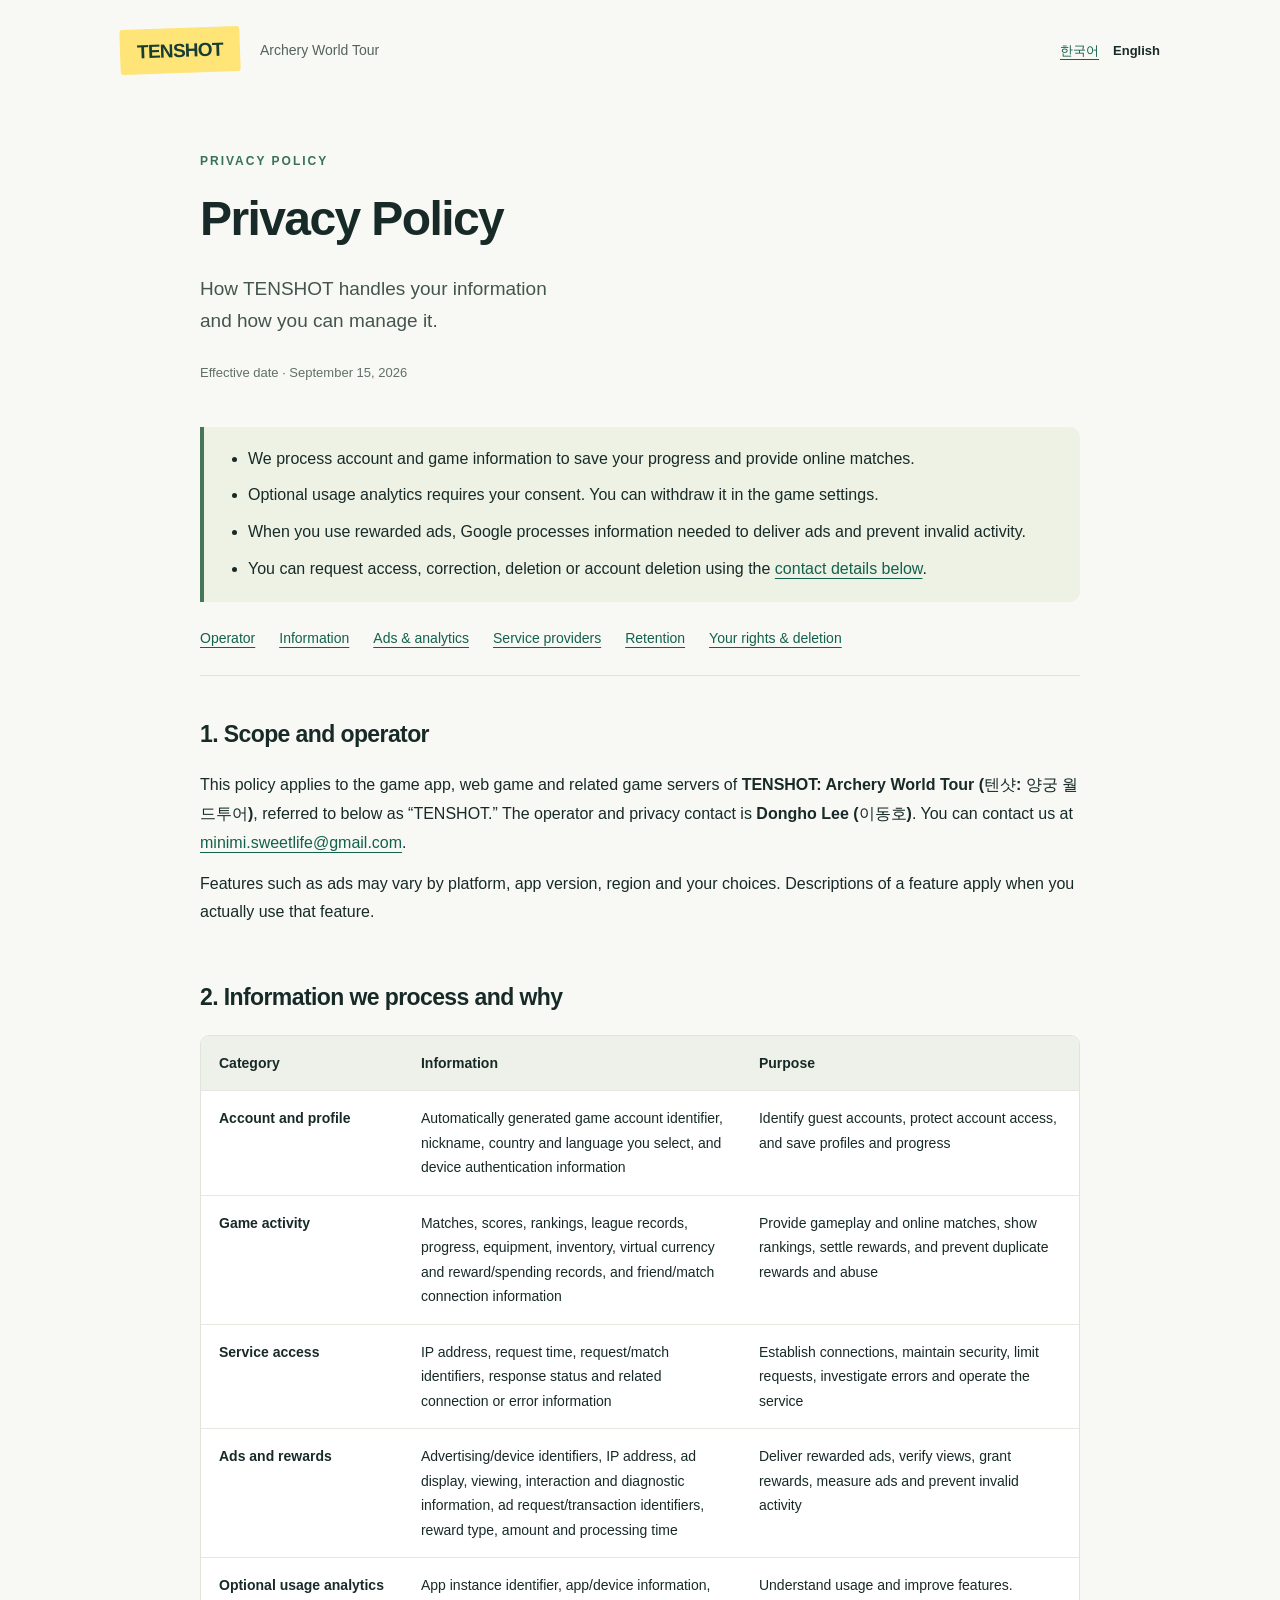
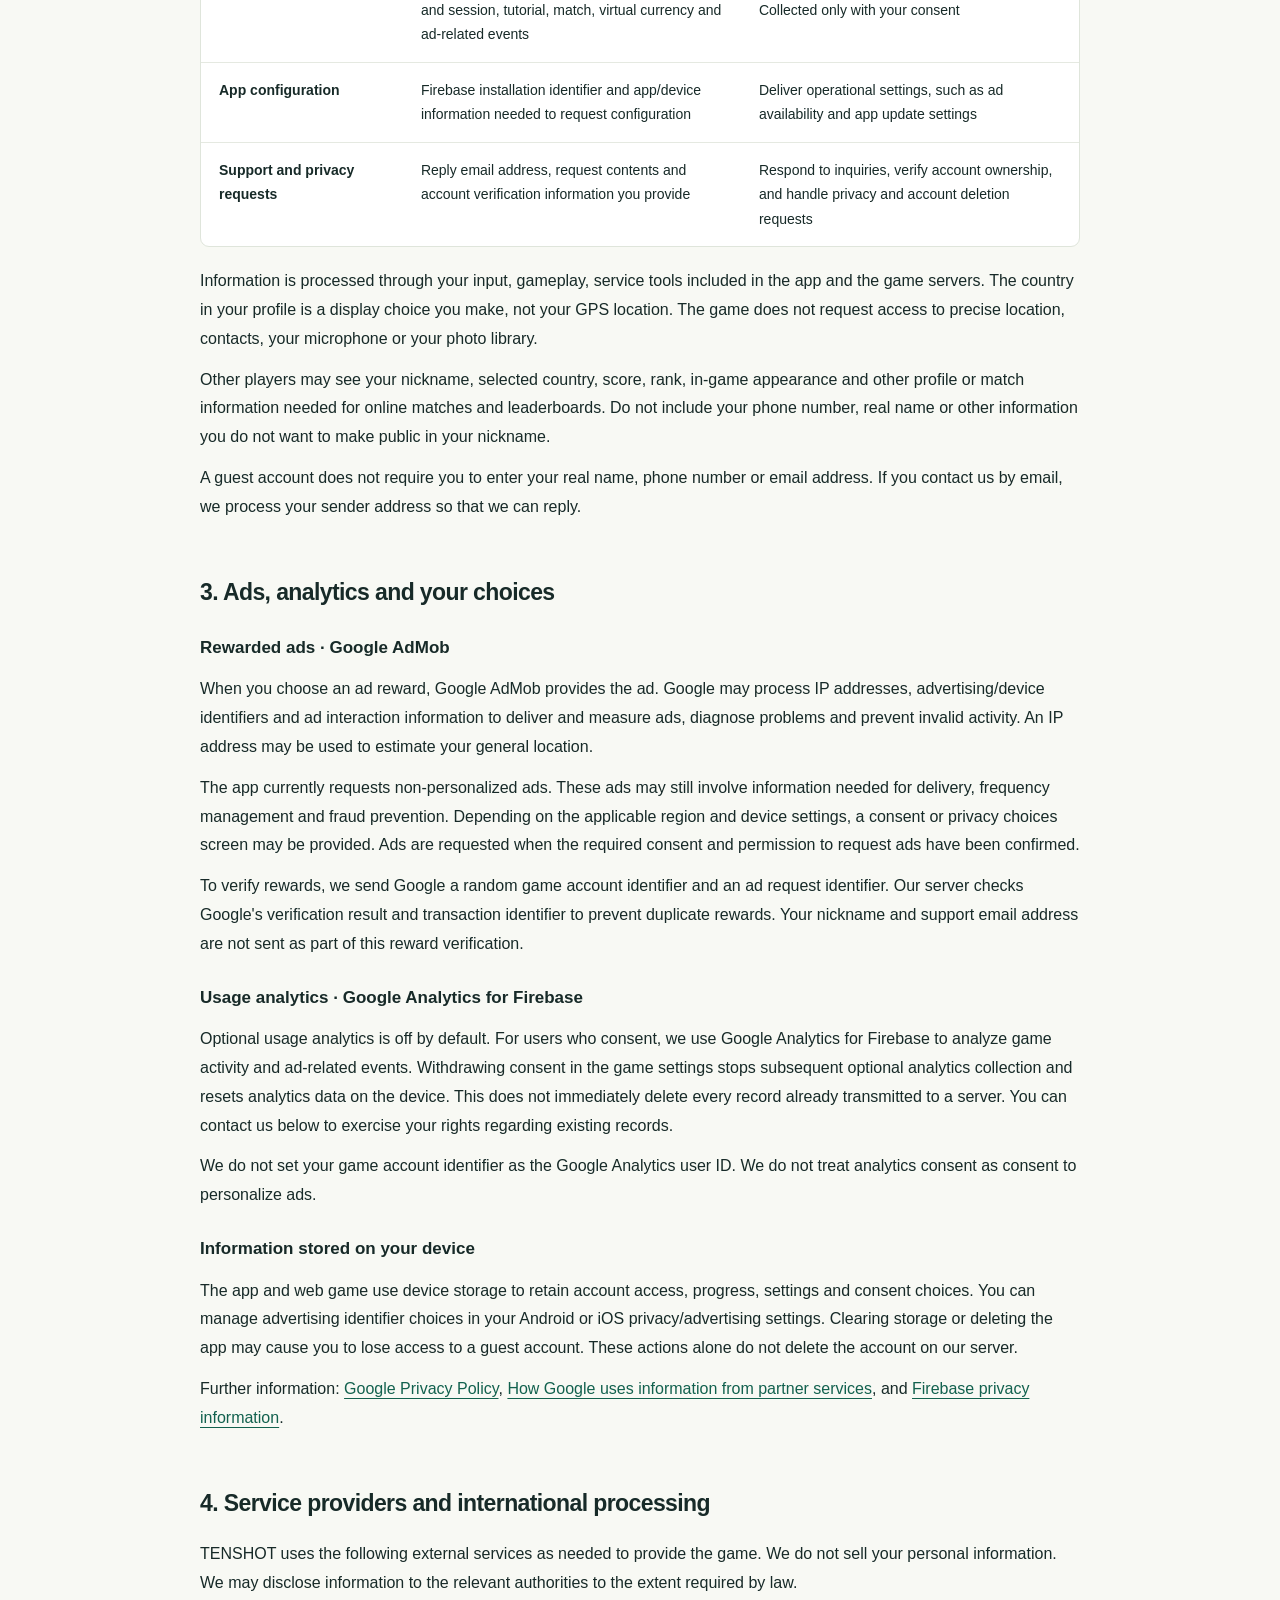
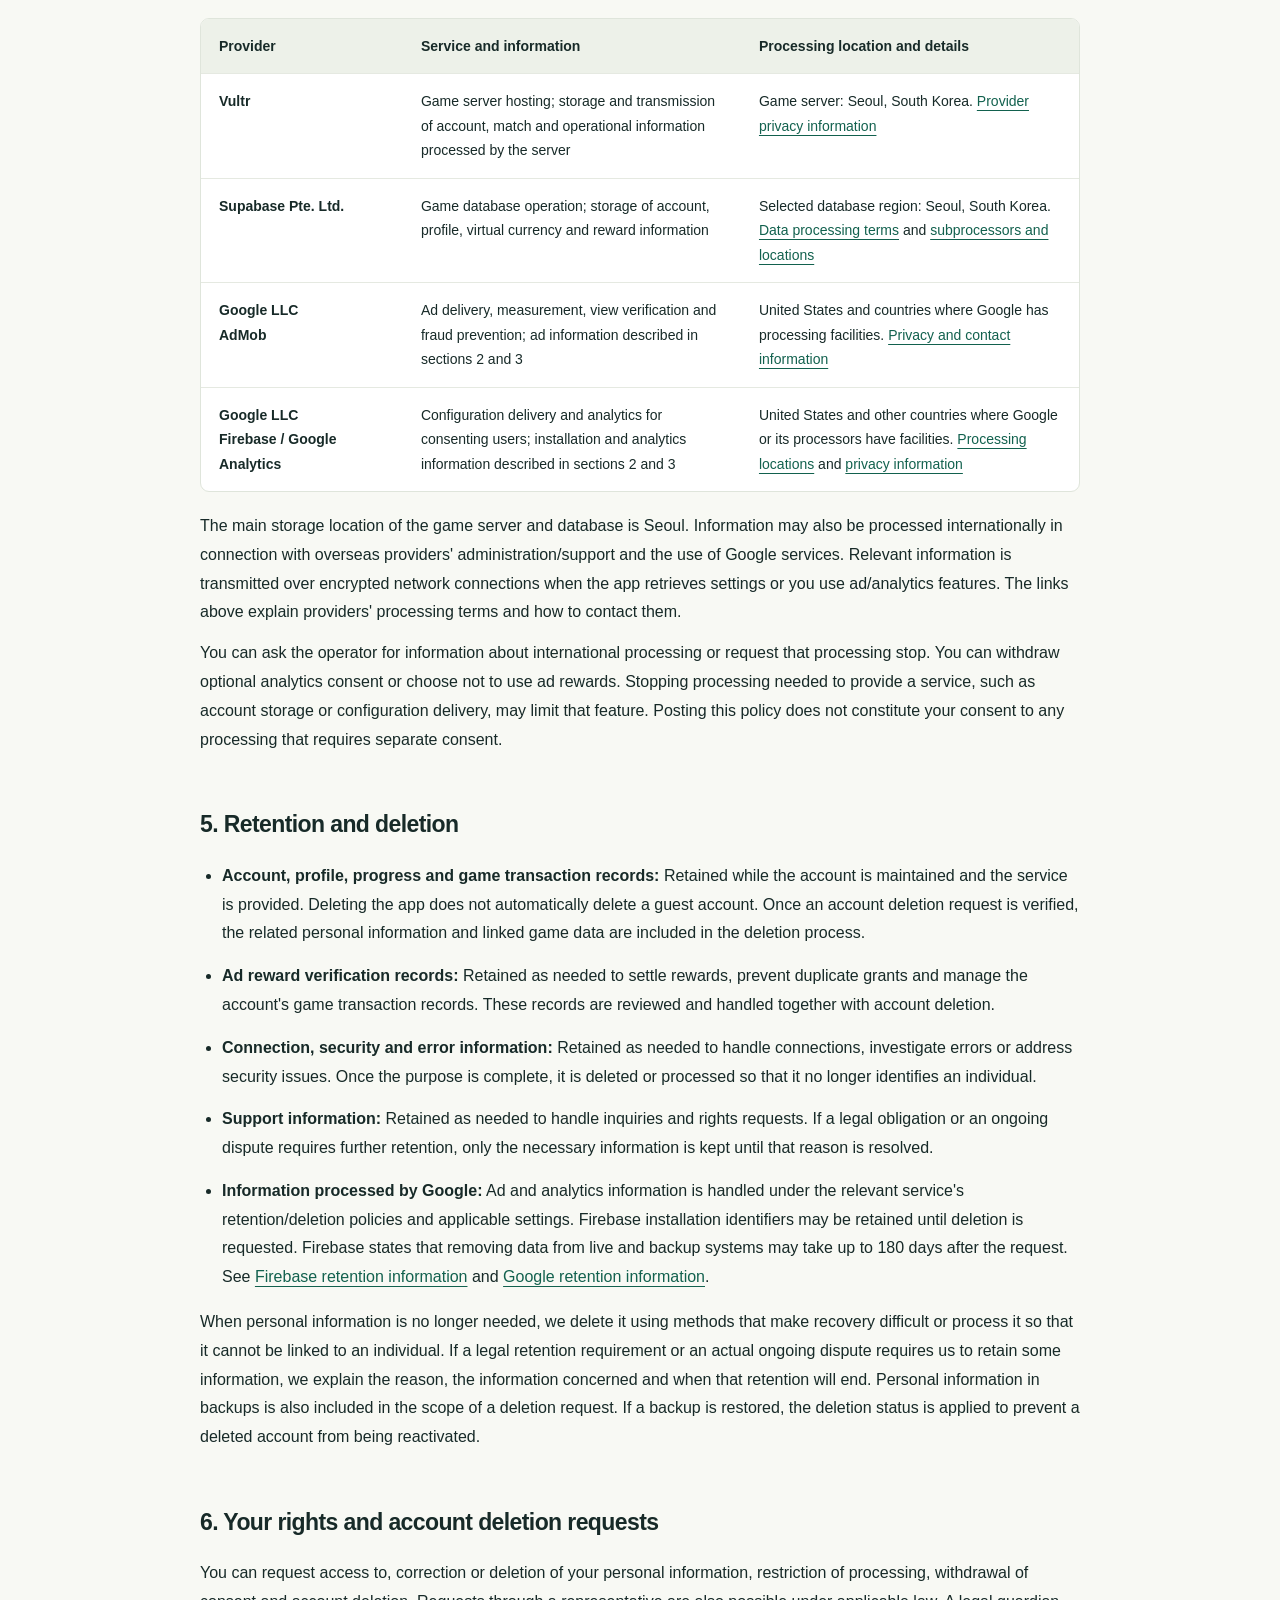
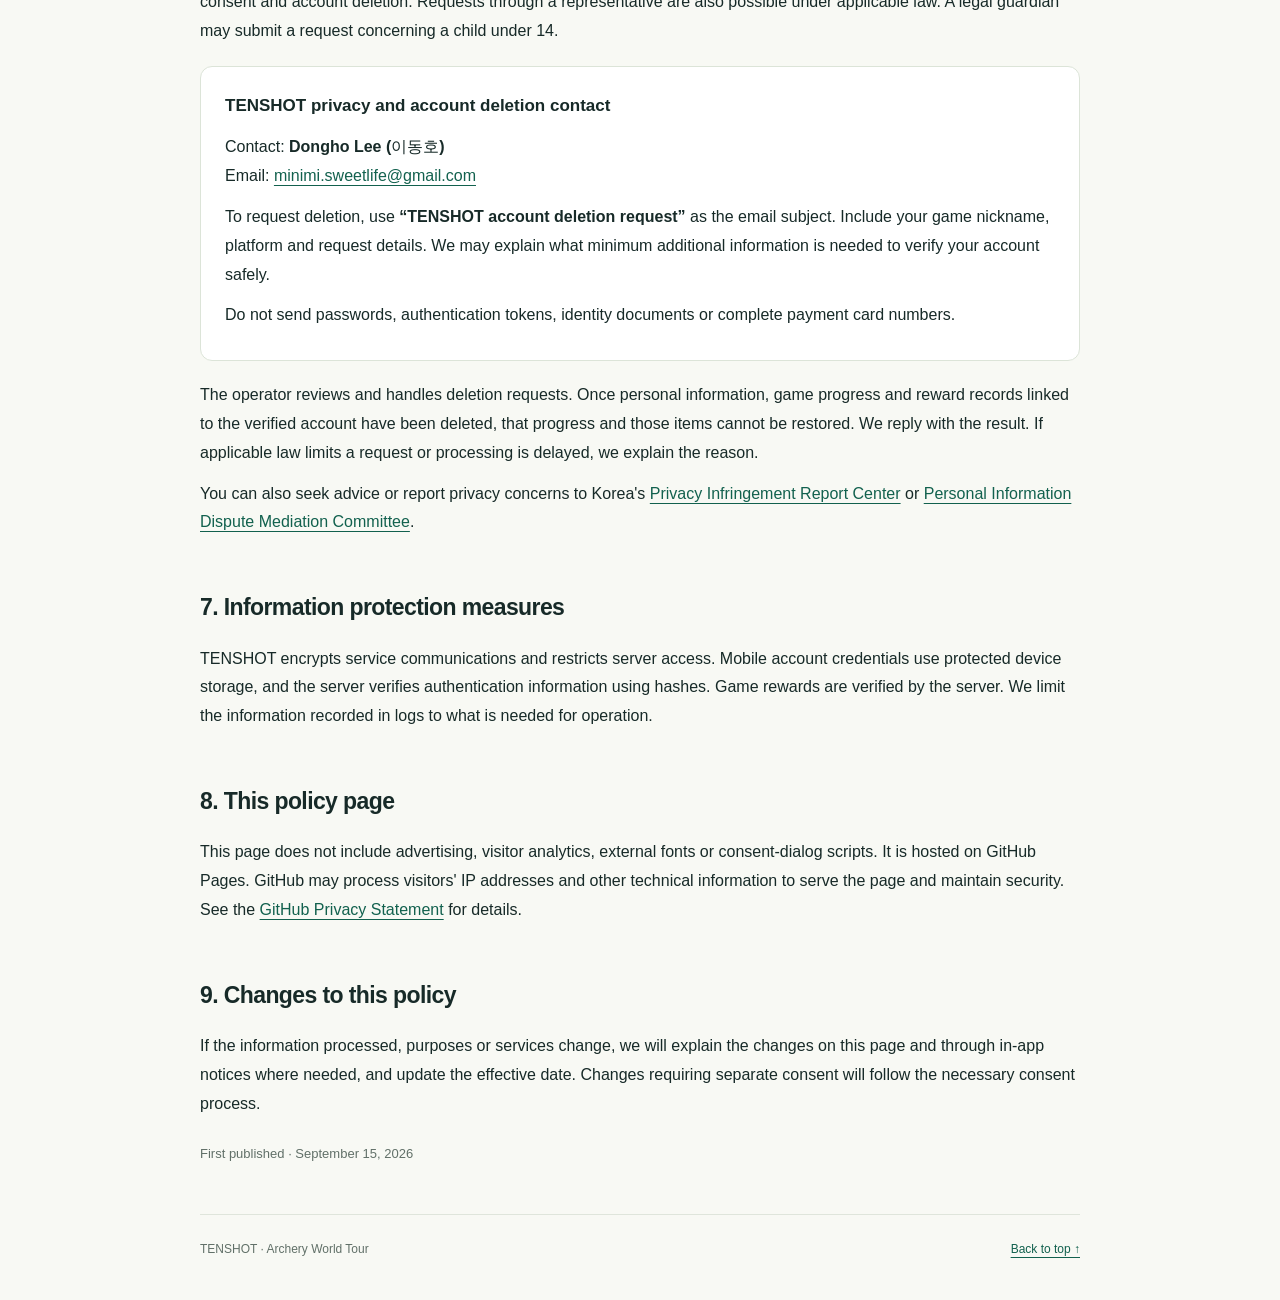
==== en.html @ 391960d3 "Add English privacy policy and language navigation" ====
<!doctype html>
<html lang="en">
<head>
  <meta charset="utf-8">
  <meta name="viewport" content="width=device-width, initial-scale=1">
  <meta name="description" content="Learn how TENSHOT: Archery World Tour processes information, how ads and optional analytics work, and how to request access to or deletion of your data.">
  <meta name="referrer" content="no-referrer">
  <title>Privacy Policy · TENSHOT: Archery World Tour</title>
  <link rel="stylesheet" href="styles.css">
  <link rel="alternate" hreflang="ko" href="https://withleedh.github.io/tenshot-privacy/">
  <link rel="alternate" hreflang="en" href="https://withleedh.github.io/tenshot-privacy/en.html">
</head>
<body>
  <a class="skip" href="#content">Skip to content</a>
  <header class="masthead">
    <a class="brand" href="en.html" aria-label="TENSHOT privacy policy home">TENSHOT</a>
    <span>Archery World Tour</span>
    <nav class="languages" aria-label="Policy language"><a href="./" lang="ko" hreflang="ko">한국어</a><a href="en.html" lang="en" hreflang="en" aria-current="page">English</a></nav>
  </header>
  <main id="content">
    <div class="intro">
      <p class="eyebrow">PRIVACY POLICY</p>
      <h1>Privacy Policy</h1>
      <p class="lead">How TENSHOT handles your information<br class="wide"> and how you can manage it.</p>
      <p class="date">Effective date · September 15, 2026</p>
    </div>
    <aside class="summary" aria-label="Key information">
      <ul>
        <li>We process account and game information to save your progress and provide online matches.</li>
        <li>Optional usage analytics requires your consent. You can withdraw it in the game settings.</li>
        <li>When you use rewarded ads, Google processes information needed to deliver ads and prevent invalid activity.</li>
        <li>You can request access, correction, deletion or account deletion using the <a href="#rights">contact details below</a>.</li>
      </ul>
    </aside>
    <nav class="contents" aria-label="Contents">
      <a href="#operator">Operator</a><a href="#data">Information</a><a href="#ads">Ads &amp; analytics</a>
      <a href="#providers">Service providers</a><a href="#retention">Retention</a><a href="#rights">Your rights &amp; deletion</a>
    </nav>

    <section id="operator">
      <h2>1. Scope and operator</h2>
      <p>This policy applies to the game app, web game and related game servers of <strong>TENSHOT: Archery World Tour (텐샷: 양궁 월드투어)</strong>, referred to below as “TENSHOT.” The operator and privacy contact is <strong>Dongho Lee (이동호)</strong>. You can contact us at <a href="mailto:minimi.sweetlife@gmail.com">minimi.sweetlife@gmail.com</a>.</p>
      <p>Features such as ads may vary by platform, app version, region and your choices. Descriptions of a feature apply when you actually use that feature.</p>
    </section>

    <section id="data">
      <h2>2. Information we process and why</h2>
      <div class="table-wrap" tabindex="0" role="region" aria-label="Information table; scroll horizontally on small screens">
        <table>
          <thead><tr><th scope="col">Category</th><th scope="col">Information</th><th scope="col">Purpose</th></tr></thead>
          <tbody>
            <tr><th scope="row">Account and profile</th><td>Automatically generated game account identifier, nickname, country and language you select, and device authentication information</td><td>Identify guest accounts, protect account access, and save profiles and progress</td></tr>
            <tr><th scope="row">Game activity</th><td>Matches, scores, rankings, league records, progress, equipment, inventory, virtual currency and reward/spending records, and friend/match connection information</td><td>Provide gameplay and online matches, show rankings, settle rewards, and prevent duplicate rewards and abuse</td></tr>
            <tr><th scope="row">Service access</th><td>IP address, request time, request/match identifiers, response status and related connection or error information</td><td>Establish connections, maintain security, limit requests, investigate errors and operate the service</td></tr>
            <tr><th scope="row">Ads and rewards</th><td>Advertising/device identifiers, IP address, ad display, viewing, interaction and diagnostic information, ad request/transaction identifiers, reward type, amount and processing time</td><td>Deliver rewarded ads, verify views, grant rewards, measure ads and prevent invalid activity</td></tr>
            <tr><th scope="row">Optional usage analytics</th><td>App instance identifier, app/device information, and session, tutorial, match, virtual currency and ad-related events</td><td>Understand usage and improve features. Collected only with your consent</td></tr>
            <tr><th scope="row">App configuration</th><td>Firebase installation identifier and app/device information needed to request configuration</td><td>Deliver operational settings, such as ad availability and app update settings</td></tr>
            <tr><th scope="row">Support and privacy requests</th><td>Reply email address, request contents and account verification information you provide</td><td>Respond to inquiries, verify account ownership, and handle privacy and account deletion requests</td></tr>
          </tbody>
        </table>
      </div>
      <p>Information is processed through your input, gameplay, service tools included in the app and the game servers. The country in your profile is a display choice you make, not your GPS location. The game does not request access to precise location, contacts, your microphone or your photo library.</p>
      <p>Other players may see your nickname, selected country, score, rank, in-game appearance and other profile or match information needed for online matches and leaderboards. Do not include your phone number, real name or other information you do not want to make public in your nickname.</p>
      <p>A guest account does not require you to enter your real name, phone number or email address. If you contact us by email, we process your sender address so that we can reply.</p>
    </section>

    <section id="ads">
      <h2>3. Ads, analytics and your choices</h2>
      <h3>Rewarded ads · Google AdMob</h3>
      <p>When you choose an ad reward, Google AdMob provides the ad. Google may process IP addresses, advertising/device identifiers and ad interaction information to deliver and measure ads, diagnose problems and prevent invalid activity. An IP address may be used to estimate your general location.</p>
      <p>The app currently requests non-personalized ads. These ads may still involve information needed for delivery, frequency management and fraud prevention. Depending on the applicable region and device settings, a consent or privacy choices screen may be provided. Ads are requested when the required consent and permission to request ads have been confirmed.</p>
      <p>To verify rewards, we send Google a random game account identifier and an ad request identifier. Our server checks Google's verification result and transaction identifier to prevent duplicate rewards. Your nickname and support email address are not sent as part of this reward verification.</p>
      <h3>Usage analytics · Google Analytics for Firebase</h3>
      <p>Optional usage analytics is off by default. For users who consent, we use Google Analytics for Firebase to analyze game activity and ad-related events. Withdrawing consent in the game settings stops subsequent optional analytics collection and resets analytics data on the device. This does not immediately delete every record already transmitted to a server. You can contact us below to exercise your rights regarding existing records.</p>
      <p>We do not set your game account identifier as the Google Analytics user ID. We do not treat analytics consent as consent to personalize ads.</p>
      <h3>Information stored on your device</h3>
      <p>The app and web game use device storage to retain account access, progress, settings and consent choices. You can manage advertising identifier choices in your Android or iOS privacy/advertising settings. Clearing storage or deleting the app may cause you to lose access to a guest account. These actions alone do not delete the account on our server.</p>
      <p>Further information: <a href="https://policies.google.com/privacy?hl=en">Google Privacy Policy</a>, <a href="https://policies.google.com/technologies/partner-sites?hl=en">How Google uses information from partner services</a>, and <a href="https://firebase.google.com/support/privacy">Firebase privacy information</a>.</p>
    </section>

    <section id="providers">
      <h2>4. Service providers and international processing</h2>
      <p>TENSHOT uses the following external services as needed to provide the game. We do not sell your personal information. We may disclose information to the relevant authorities to the extent required by law.</p>
      <div class="table-wrap" tabindex="0" role="region" aria-label="Service provider table; scroll horizontally on small screens">
        <table>
          <thead><tr><th scope="col">Provider</th><th scope="col">Service and information</th><th scope="col">Processing location and details</th></tr></thead>
          <tbody>
            <tr><th scope="row">Vultr</th><td>Game server hosting; storage and transmission of account, match and operational information processed by the server</td><td>Game server: Seoul, South Korea. <a href="https://www.vultr.com/legal/privacy/">Provider privacy information</a></td></tr>
            <tr><th scope="row">Supabase Pte. Ltd.</th><td>Game database operation; storage of account, profile, virtual currency and reward information</td><td>Selected database region: Seoul, South Korea. <a href="https://supabase.com/legal/customer-resources/data-processing-addendum">Data processing terms</a> and <a href="https://supabase.com/legal/customer-resources/subprocessor-list">subprocessors and locations</a></td></tr>
            <tr><th scope="row">Google LLC<br>AdMob</th><td>Ad delivery, measurement, view verification and fraud prevention; ad information described in sections 2 and 3</td><td>United States and countries where Google has processing facilities. <a href="https://policies.google.com/privacy?hl=en">Privacy and contact information</a></td></tr>
            <tr><th scope="row">Google LLC<br>Firebase / Google Analytics</th><td>Configuration delivery and analytics for consenting users; installation and analytics information described in sections 2 and 3</td><td>United States and other countries where Google or its processors have facilities. <a href="https://firebase.google.com/support/privacy#data_storage_and_processing_locations">Processing locations</a> and <a href="https://firebase.google.com/support/privacy">privacy information</a></td></tr>
          </tbody>
        </table>
      </div>
      <p>The main storage location of the game server and database is Seoul. Information may also be processed internationally in connection with overseas providers' administration/support and the use of Google services. Relevant information is transmitted over encrypted network connections when the app retrieves settings or you use ad/analytics features. The links above explain providers' processing terms and how to contact them.</p>
      <p>You can ask the operator for information about international processing or request that processing stop. You can withdraw optional analytics consent or choose not to use ad rewards. Stopping processing needed to provide a service, such as account storage or configuration delivery, may limit that feature. Posting this policy does not constitute your consent to any processing that requires separate consent.</p>
    </section>

    <section id="retention">
      <h2>5. Retention and deletion</h2>
      <ul>
        <li><strong>Account, profile, progress and game transaction records:</strong> Retained while the account is maintained and the service is provided. Deleting the app does not automatically delete a guest account. Once an account deletion request is verified, the related personal information and linked game data are included in the deletion process.</li>
        <li><strong>Ad reward verification records:</strong> Retained as needed to settle rewards, prevent duplicate grants and manage the account's game transaction records. These records are reviewed and handled together with account deletion.</li>
        <li><strong>Connection, security and error information:</strong> Retained as needed to handle connections, investigate errors or address security issues. Once the purpose is complete, it is deleted or processed so that it no longer identifies an individual.</li>
        <li><strong>Support information:</strong> Retained as needed to handle inquiries and rights requests. If a legal obligation or an ongoing dispute requires further retention, only the necessary information is kept until that reason is resolved.</li>
        <li><strong>Information processed by Google:</strong> Ad and analytics information is handled under the relevant service's retention/deletion policies and applicable settings. Firebase installation identifiers may be retained until deletion is requested. Firebase states that removing data from live and backup systems may take up to 180 days after the request. See <a href="https://firebase.google.com/support/privacy">Firebase retention information</a> and <a href="https://policies.google.com/technologies/retention?hl=en">Google retention information</a>.</li>
      </ul>
      <p>When personal information is no longer needed, we delete it using methods that make recovery difficult or process it so that it cannot be linked to an individual. If a legal retention requirement or an actual ongoing dispute requires us to retain some information, we explain the reason, the information concerned and when that retention will end. Personal information in backups is also included in the scope of a deletion request. If a backup is restored, the deletion status is applied to prevent a deleted account from being reactivated.</p>
    </section>

    <section id="rights">
      <h2>6. Your rights and account deletion requests</h2>
      <p>You can request access to, correction or deletion of your personal information, restriction of processing, withdrawal of consent and account deletion. Requests through a representative are also possible under applicable law. A legal guardian may submit a request concerning a child under 14.</p>
      <div class="contact">
        <h3>TENSHOT privacy and account deletion contact</h3>
        <p>Contact: <strong>Dongho Lee (이동호)</strong><br>Email: <a href="mailto:minimi.sweetlife@gmail.com">minimi.sweetlife@gmail.com</a></p>
        <p>To request deletion, use <strong>“TENSHOT account deletion request”</strong> as the email subject. Include your game nickname, platform and request details. We may explain what minimum additional information is needed to verify your account safely.</p>
        <p>Do not send passwords, authentication tokens, identity documents or complete payment card numbers.</p>
      </div>
      <p>The operator reviews and handles deletion requests. Once personal information, game progress and reward records linked to the verified account have been deleted, that progress and those items cannot be restored. We reply with the result. If applicable law limits a request or processing is delayed, we explain the reason.</p>
      <p>You can also seek advice or report privacy concerns to Korea's <a href="https://privacy.kisa.or.kr/">Privacy Infringement Report Center</a> or <a href="https://kopico.go.kr/">Personal Information Dispute Mediation Committee</a>.</p>
    </section>

    <section id="security">
      <h2>7. Information protection measures</h2>
      <p>TENSHOT encrypts service communications and restricts server access. Mobile account credentials use protected device storage, and the server verifies authentication information using hashes. Game rewards are verified by the server. We limit the information recorded in logs to what is needed for operation.</p>
    </section>
    <section id="website">
      <h2>8. This policy page</h2>
      <p>This page does not include advertising, visitor analytics, external fonts or consent-dialog scripts. It is hosted on GitHub Pages. GitHub may process visitors' IP addresses and other technical information to serve the page and maintain security. See the <a href="https://docs.github.com/en/site-policy/privacy-policies/github-general-privacy-statement">GitHub Privacy Statement</a> for details.</p>
    </section>
    <section id="changes">
      <h2>9. Changes to this policy</h2>
      <p>If the information processed, purposes or services change, we will explain the changes on this page and through in-app notices where needed, and update the effective date. Changes requiring separate consent will follow the necessary consent process.</p>
      <p class="date">First published · September 15, 2026</p>
    </section>
    <footer><span>TENSHOT · Archery World Tour</span><a href="#content">Back to top ↑</a></footer>
  </main>
</body>
</html>
---- styles.css ----
:root { color-scheme: light; font-family: -apple-system, BlinkMacSystemFont, "Apple SD Gothic Neo", "Malgun Gothic", sans-serif; color: #172a28; background: #f8f9f4; line-height: 1.8; font-synthesis: none; }
* { box-sizing: border-box; }
html { scroll-padding-top: 24px; }
body { margin: 0; }
a { color: #12614e; text-underline-offset: 4px; overflow-wrap: anywhere; }
a:hover { color: #064437; }
a:focus-visible, [tabindex]:focus-visible { outline: 3px solid #16775f; outline-offset: 5px; }
.skip { position: absolute; top: -100px; left: 16px; padding: 8px 16px; background: white; z-index: 1; }
.skip:focus { top: 12px; }
.masthead { max-width: 1120px; margin: auto; padding: 28px 40px; display: flex; flex-wrap: wrap; align-items: center; gap: 20px; font-size: 14px; color: #54635c; }
.languages { display: flex; gap: 14px; margin-left: auto; font-size: 13px; }
.languages a { display: inline-flex; align-items: center; min-height: 44px; }
.languages [aria-current="page"] { color: #172a28; font-weight: 800; text-decoration: none; }
.brand { display: inline-block; color: #183d31; background: #ffe578; font-size: 19px; line-height: 1; font-weight: 900; letter-spacing: -.7px; padding: 13px 17px; text-decoration: none; transform: rotate(-2deg); border-radius: 3px; }
main { max-width: 960px; margin: auto; padding: 28px 40px 0; }
.intro { padding: 22px 0 30px; }
.eyebrow { font-size: 12px; letter-spacing: 2px; font-weight: 800; color: #36715b; margin: 0 0 16px; }
h1 { font-size: clamp(32px, 5vw, 48px); line-height: 1.25; letter-spacing: -1.6px; margin: 0 0 24px; }
.lead { font-size: 19px; color: #44554d; line-height: 1.7; }
.date { color: #617068; font-size: 13px; margin-top: 24px; }
.summary { background: #eef2e5; border-left: 4px solid #457658; padding: 18px 24px; border-radius: 0 10px 10px 0; }
.summary ul { margin: 0; padding-left: 20px; }
.summary li + li { margin-top: 8px; }
.contents { display: flex; flex-wrap: wrap; gap: 10px 24px; padding: 24px 0; font-size: 14px; border-bottom: 1px solid #dfe5db; }
section { padding-top: 42px; }
h2 { font-size: 23px; letter-spacing: -.6px; margin: 0 0 20px; line-height: 1.45; }
h3 { font-size: 17px; margin: 24px 0 8px; }
p { margin: 12px 0; overflow-wrap: break-word; }
section > ul { padding-left: 22px; }
section li + li { margin-top: 14px; }
.table-wrap { overflow-x: auto; margin: 20px 0; border: 1px solid #dfe5db; border-radius: 9px; background: #fff; }
table { border-collapse: collapse; width: 100%; min-width: 600px; font-size: 14px; line-height: 1.75; text-align: left; }
th, td { padding: 15px 18px; border-bottom: 1px solid #e5e9e1; vertical-align: top; }
thead { background: #edf1e9; }
th[scope="row"] { width: 23%; font-weight: 700; }
td { width: 38.5%; }
tbody tr:last-child > * { border-bottom: none; }
.contact { background: #fff; border: 1px solid #dce4d8; border-radius: 12px; padding: 10px 24px 18px; margin: 20px 0; }
.contact h3 { margin-top: 14px; }
footer { margin-top: 48px; border-top: 1px solid #dfe5db; padding: 24px 0 40px; display: flex; justify-content: space-between; gap: 16px; font-size: 12px; color: #617068; }
@media (max-width: 600px) { .masthead { padding: 22px 22px; gap: 14px; font-size: 12px; } .brand { font-size: 17px; padding: 12px 14px; } main { padding: 8px 22px 0; } .intro { padding-top: 20px; } .lead { font-size: 17px; } .wide { display: none; } .summary { padding: 16px 18px; font-size: 14px; } h2 { font-size: 21px; } section { padding-top: 34px; } .contact { padding: 8px 18px 16px; } footer { flex-wrap: wrap; } }
@media print { :root { background: #fff; color: #000; font-size: 10pt; } .masthead, .contents, .skip, footer a { display: none; } main { max-width: none; padding: 0; } section { padding-top: 20px; } .intro { padding: 0; } h1 { font-size: 25pt; } h2 { break-after: avoid; font-size: 15pt; } table { min-width: 0; font-size: 9pt; } tr { break-inside: avoid; } .table-wrap { overflow: visible; } a { color: #000; } }
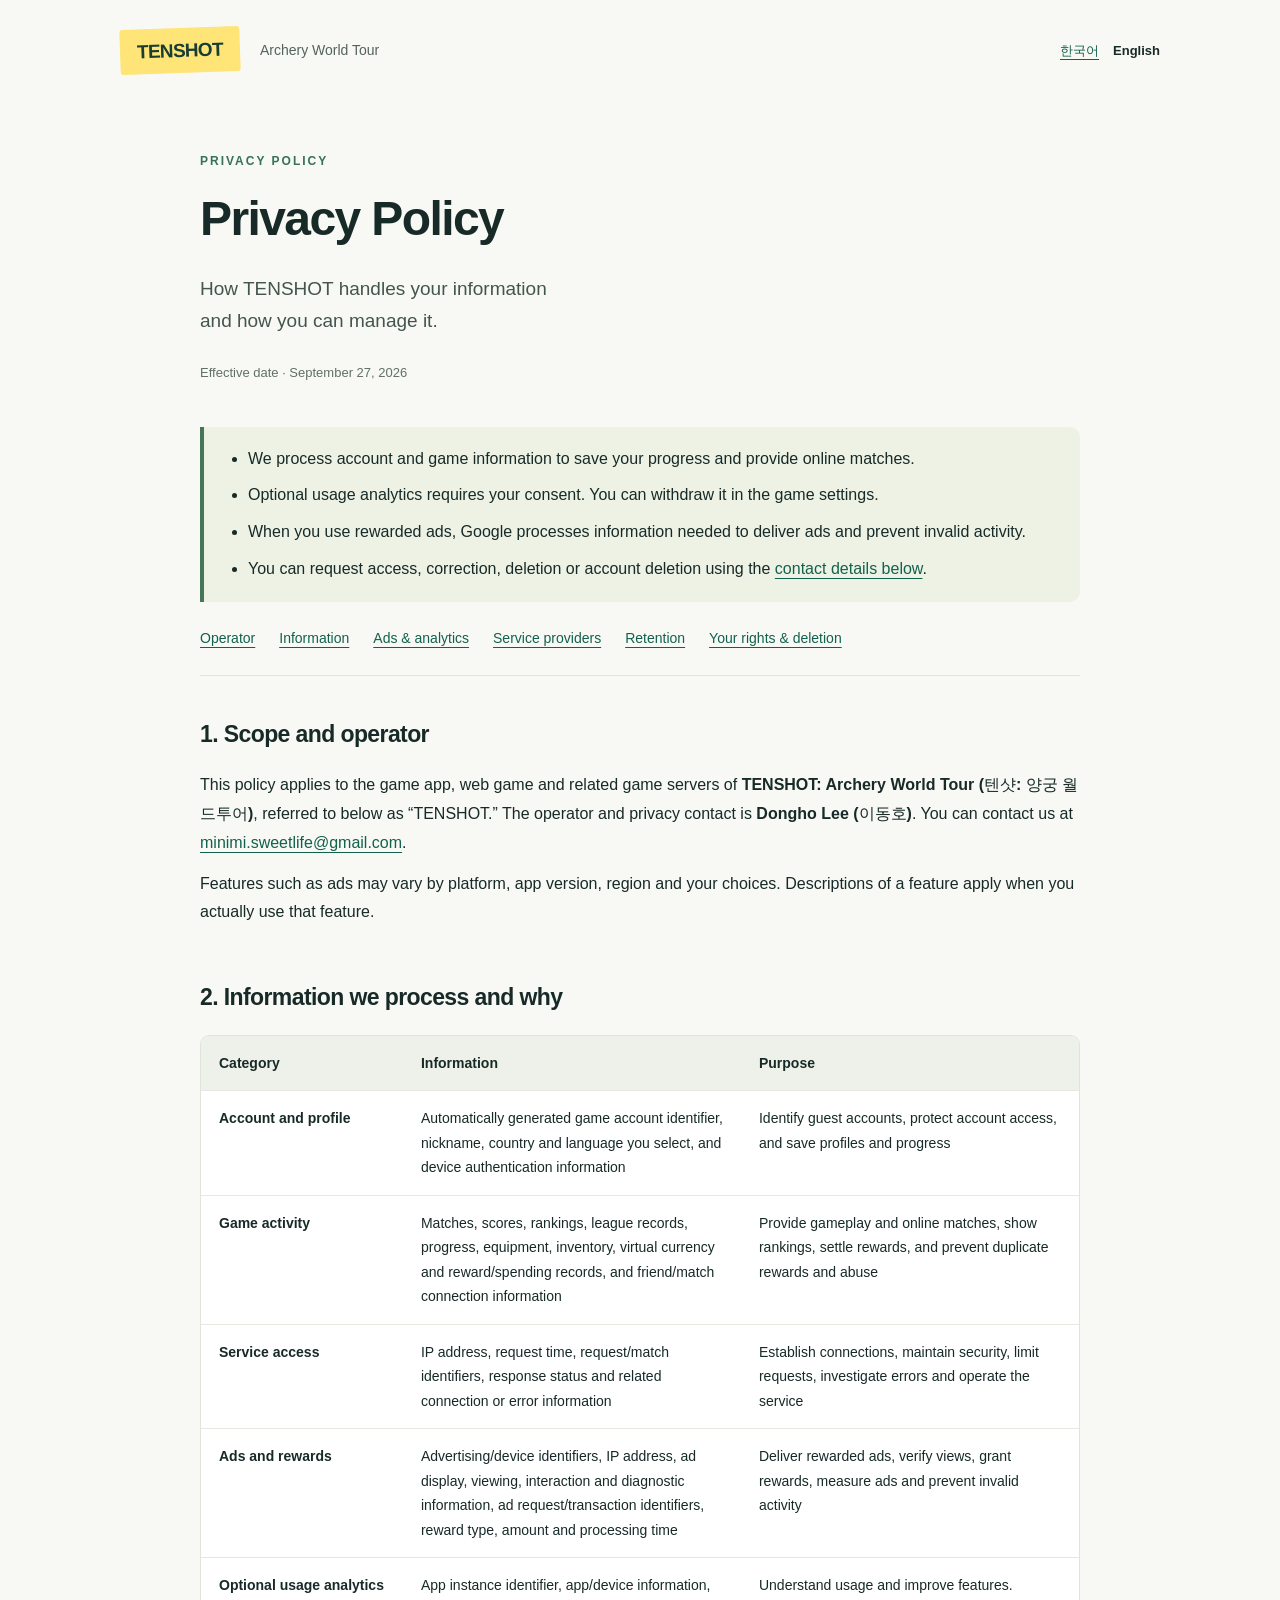
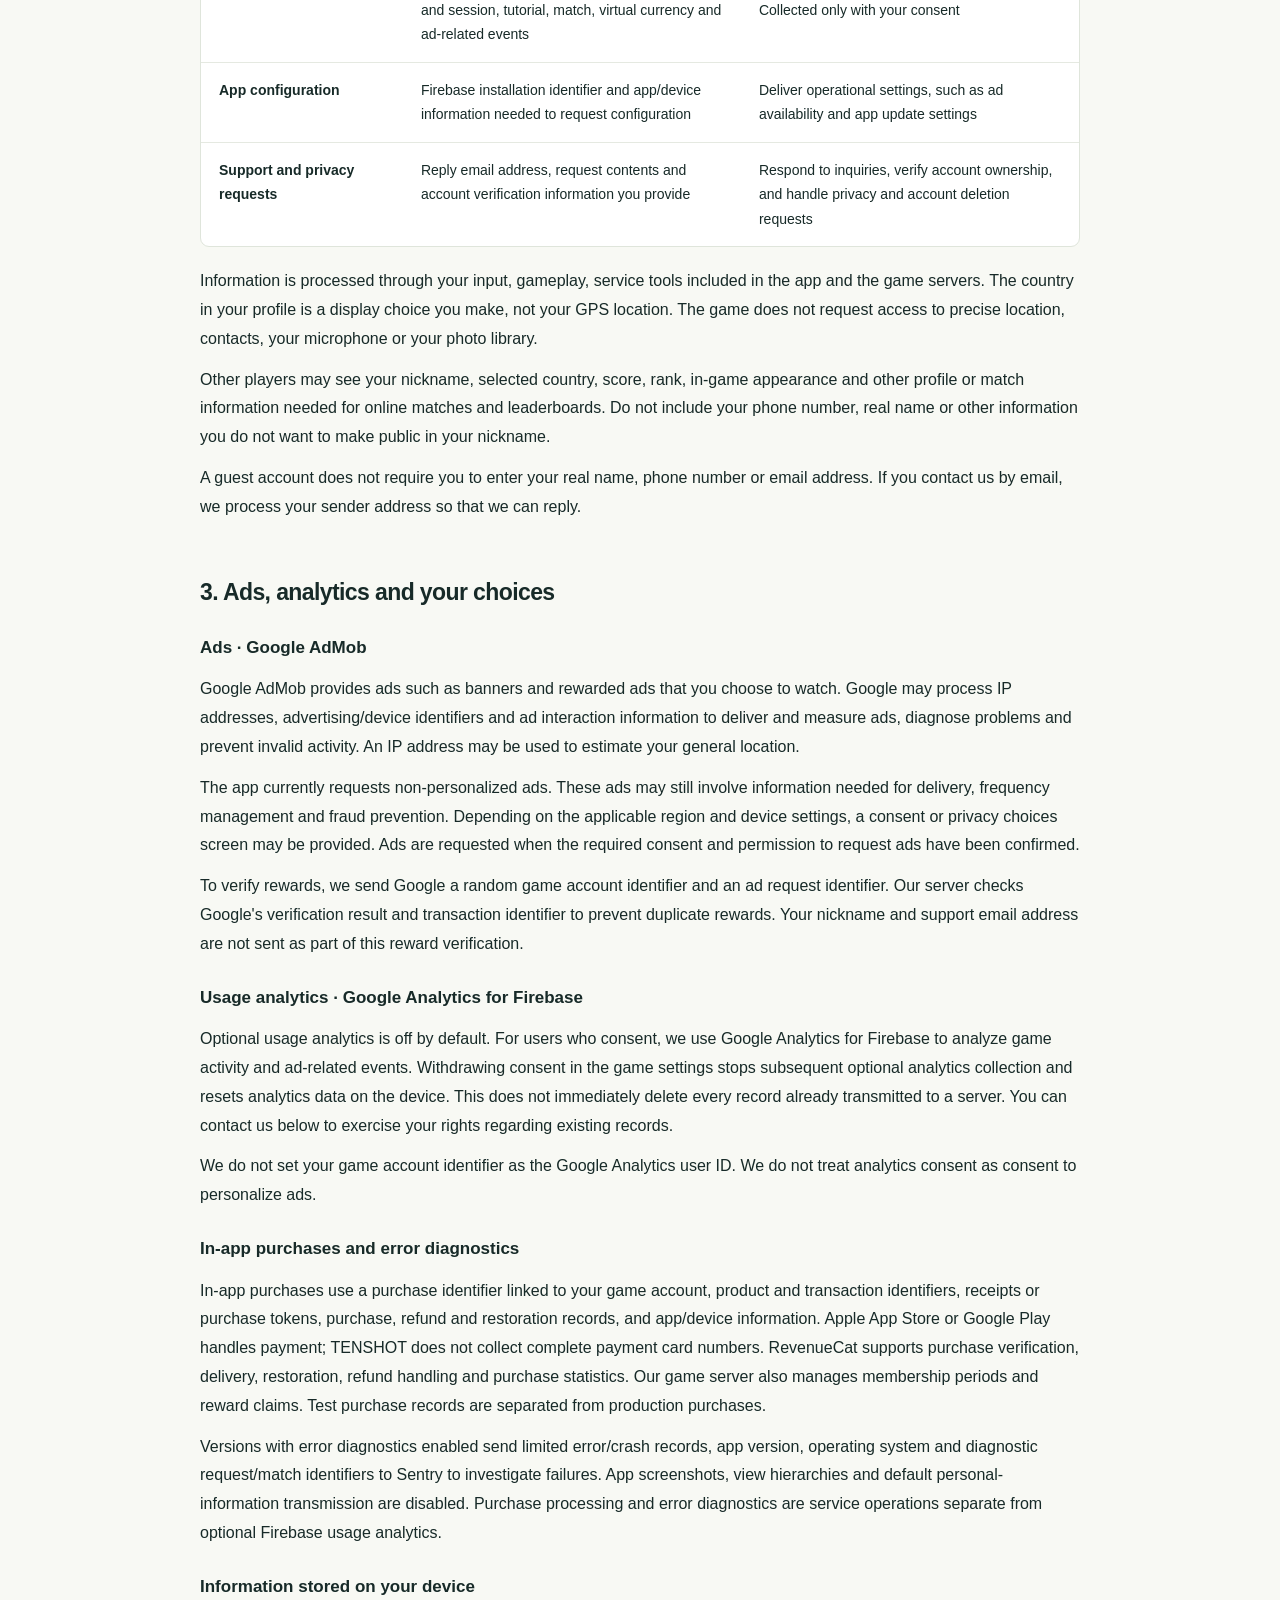
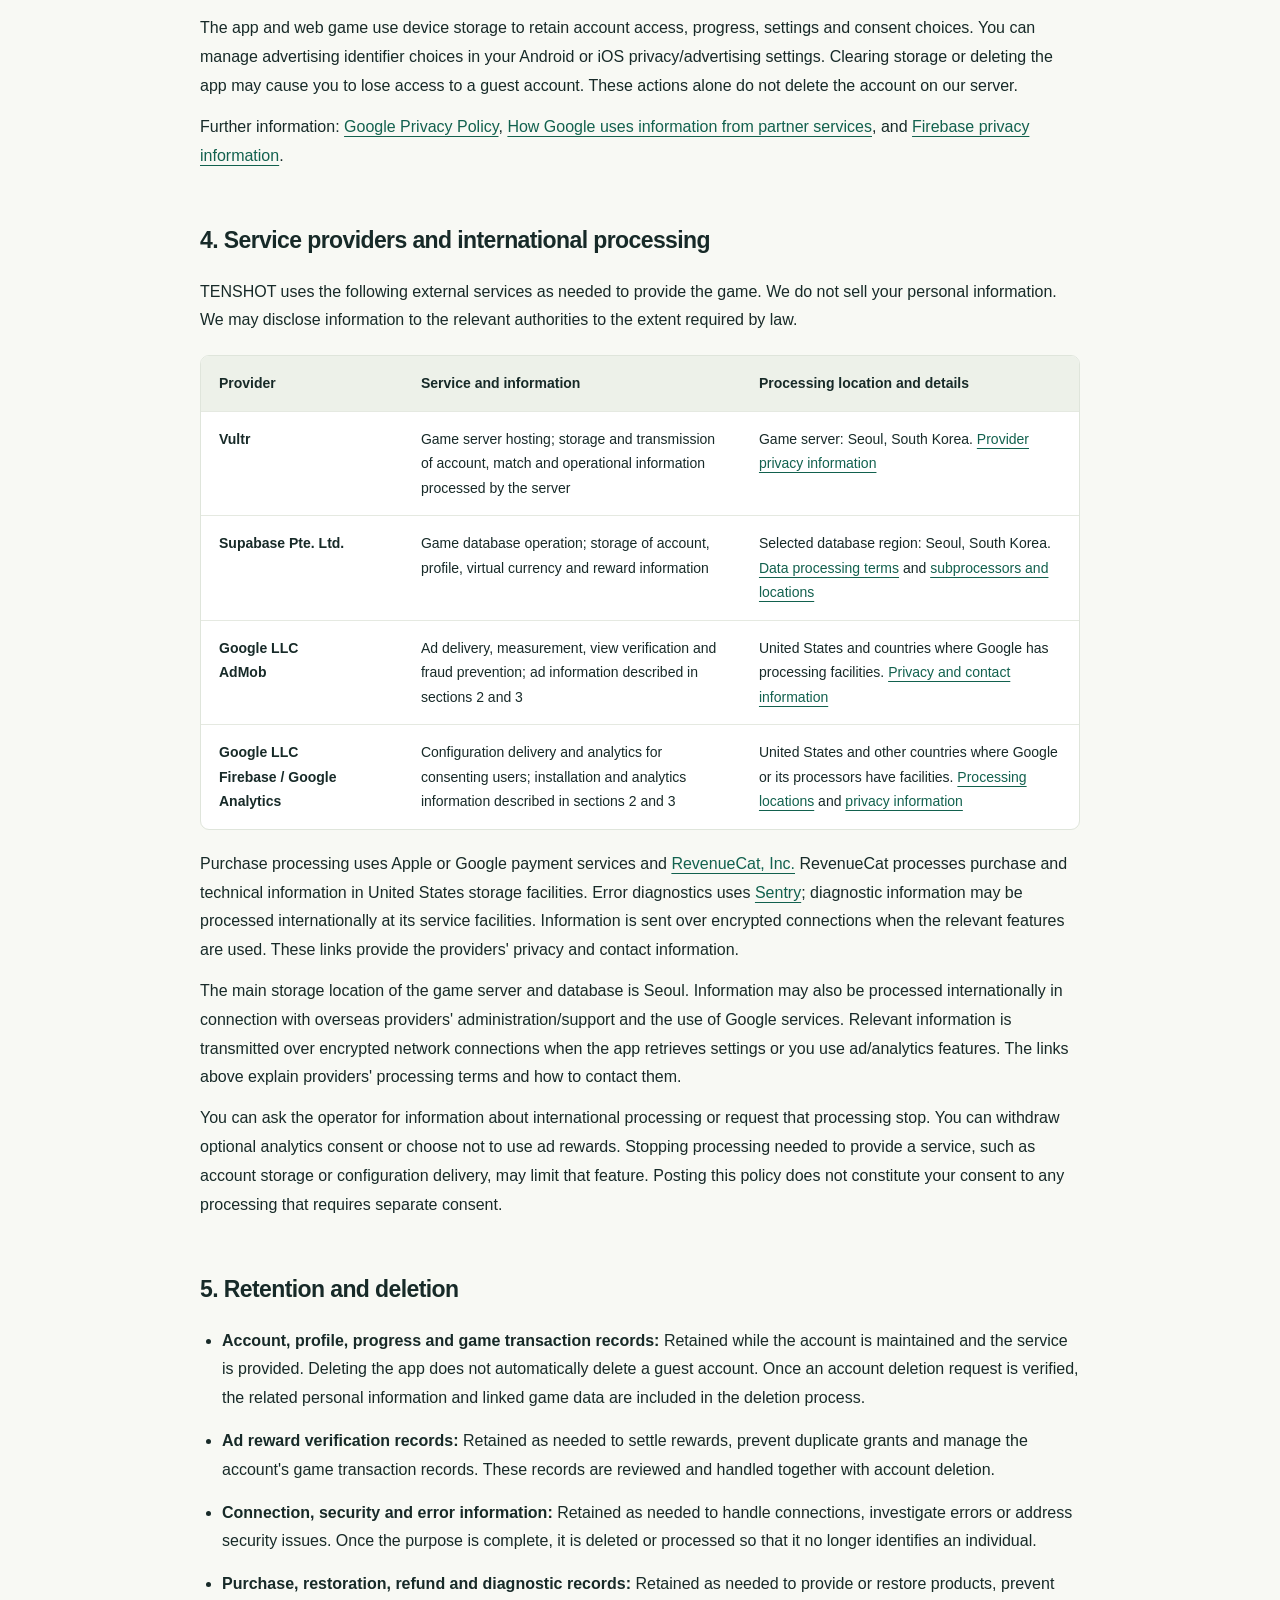
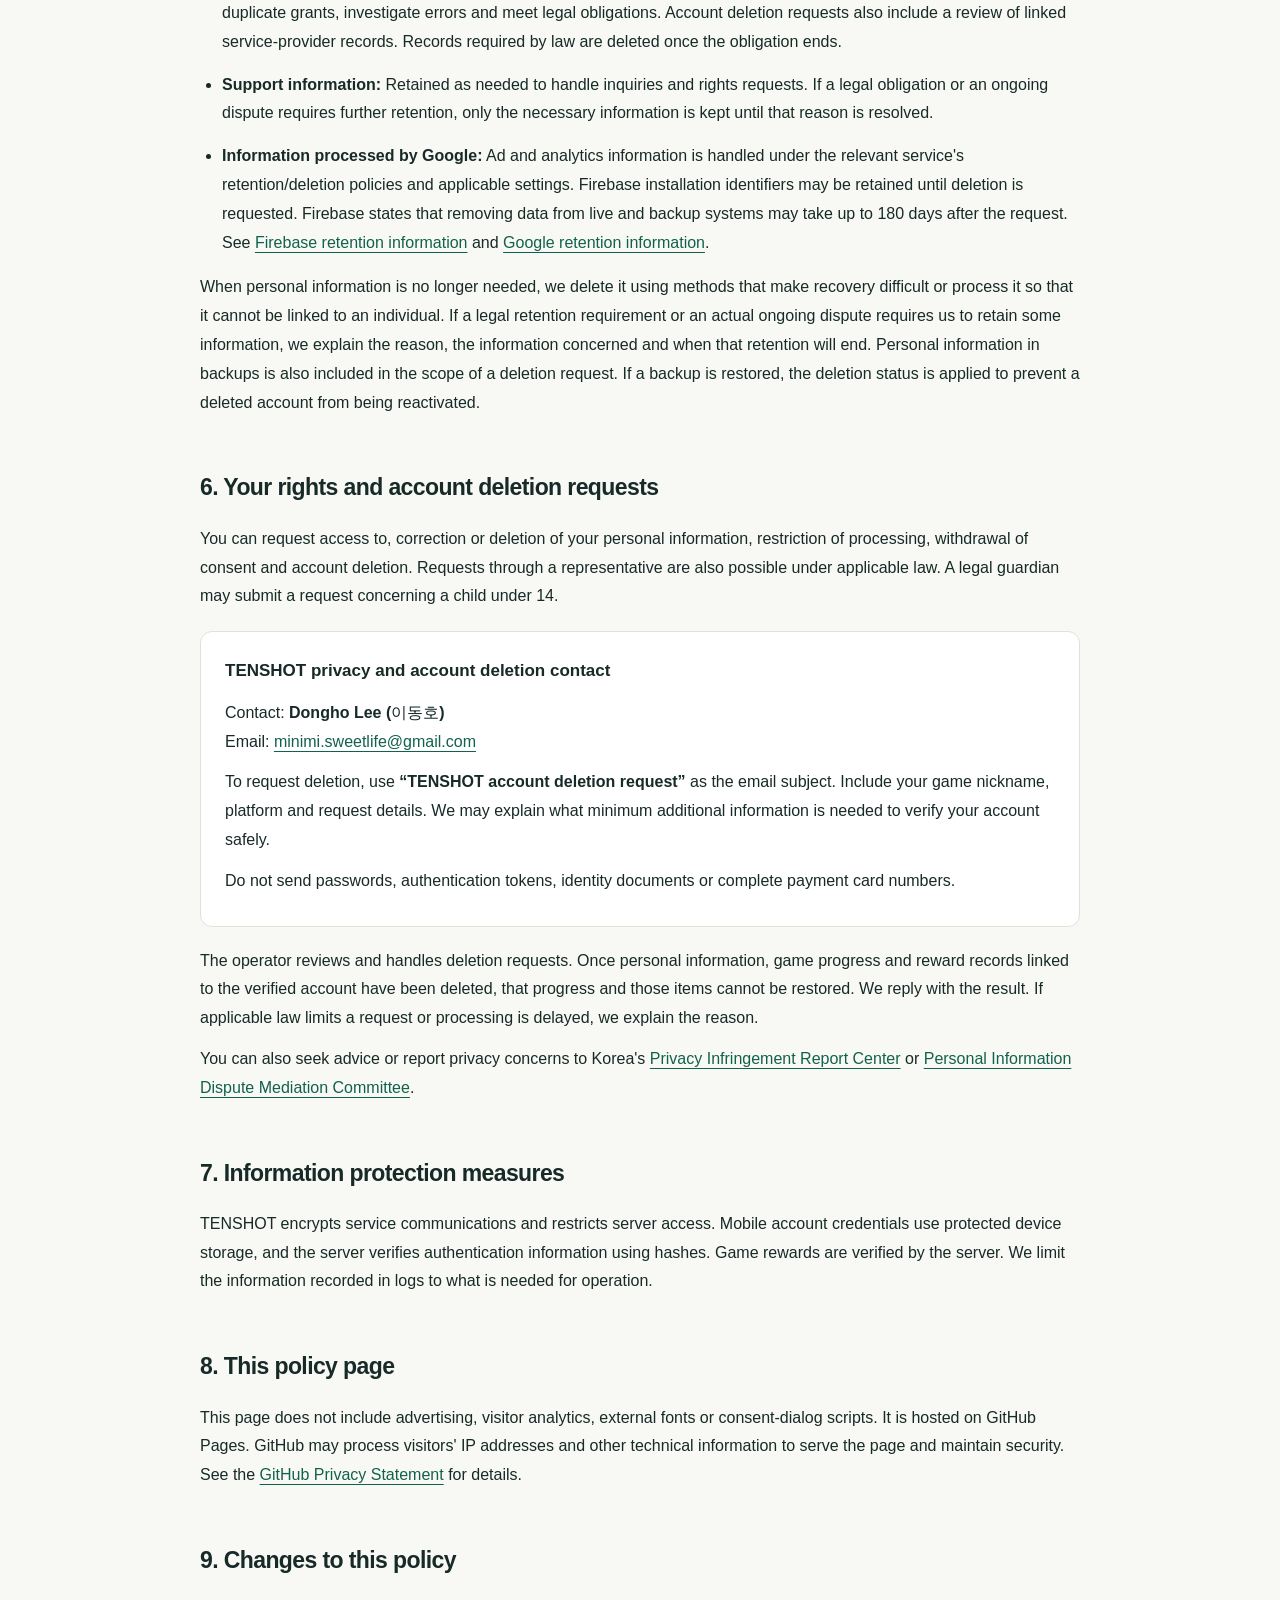
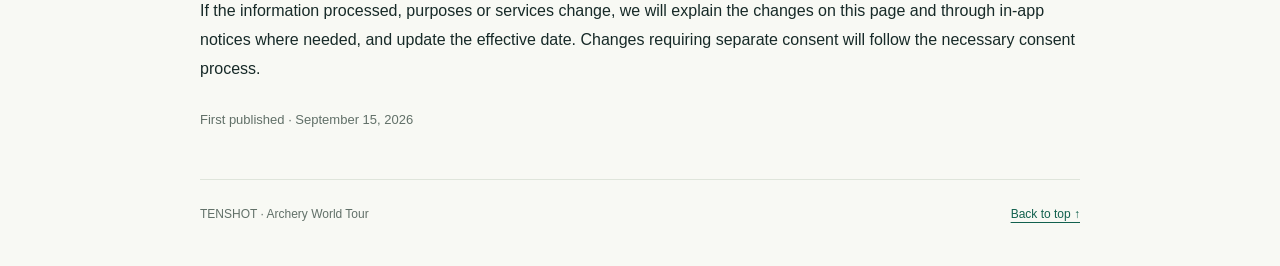
==== commit 4798993e: "Update privacy disclosures for purchases and diagnostics" ====
--- a/en.html
+++ b/en.html
@@ -22,7 +22,7 @@
       <p class="eyebrow">PRIVACY POLICY</p>
       <h1>Privacy Policy</h1>
       <p class="lead">How TENSHOT handles your information<br class="wide"> and how you can manage it.</p>
-      <p class="date">Effective date · September 15, 2026</p>
+      <p class="date">Effective date · September 27, 2026</p>
     </div>
     <aside class="summary" aria-label="Key information">
       <ul>
@@ -66,13 +66,16 @@
 
     <section id="ads">
       <h2>3. Ads, analytics and your choices</h2>
-      <h3>Rewarded ads · Google AdMob</h3>
-      <p>When you choose an ad reward, Google AdMob provides the ad. Google may process IP addresses, advertising/device identifiers and ad interaction information to deliver and measure ads, diagnose problems and prevent invalid activity. An IP address may be used to estimate your general location.</p>
+      <h3>Ads · Google AdMob</h3>
+      <p>Google AdMob provides ads such as banners and rewarded ads that you choose to watch. Google may process IP addresses, advertising/device identifiers and ad interaction information to deliver and measure ads, diagnose problems and prevent invalid activity. An IP address may be used to estimate your general location.</p>
       <p>The app currently requests non-personalized ads. These ads may still involve information needed for delivery, frequency management and fraud prevention. Depending on the applicable region and device settings, a consent or privacy choices screen may be provided. Ads are requested when the required consent and permission to request ads have been confirmed.</p>
       <p>To verify rewards, we send Google a random game account identifier and an ad request identifier. Our server checks Google's verification result and transaction identifier to prevent duplicate rewards. Your nickname and support email address are not sent as part of this reward verification.</p>
       <h3>Usage analytics · Google Analytics for Firebase</h3>
       <p>Optional usage analytics is off by default. For users who consent, we use Google Analytics for Firebase to analyze game activity and ad-related events. Withdrawing consent in the game settings stops subsequent optional analytics collection and resets analytics data on the device. This does not immediately delete every record already transmitted to a server. You can contact us below to exercise your rights regarding existing records.</p>
       <p>We do not set your game account identifier as the Google Analytics user ID. We do not treat analytics consent as consent to personalize ads.</p>
+      <h3>In-app purchases and error diagnostics</h3>
+      <p>In-app purchases use a purchase identifier linked to your game account, product and transaction identifiers, receipts or purchase tokens, purchase, refund and restoration records, and app/device information. Apple App Store or Google Play handles payment; TENSHOT does not collect complete payment card numbers. RevenueCat supports purchase verification, delivery, restoration, refund handling and purchase statistics. Our game server also manages membership periods and reward claims. Test purchase records are separated from production purchases.</p>
+      <p>Versions with error diagnostics enabled send limited error/crash records, app version, operating system and diagnostic request/match identifiers to Sentry to investigate failures. App screenshots, view hierarchies and default personal-information transmission are disabled. Purchase processing and error diagnostics are service operations separate from optional Firebase usage analytics.</p>
       <h3>Information stored on your device</h3>
       <p>The app and web game use device storage to retain account access, progress, settings and consent choices. You can manage advertising identifier choices in your Android or iOS privacy/advertising settings. Clearing storage or deleting the app may cause you to lose access to a guest account. These actions alone do not delete the account on our server.</p>
       <p>Further information: <a href="https://policies.google.com/privacy?hl=en">Google Privacy Policy</a>, <a href="https://policies.google.com/technologies/partner-sites?hl=en">How Google uses information from partner services</a>, and <a href="https://firebase.google.com/support/privacy">Firebase privacy information</a>.</p>
@@ -92,6 +95,7 @@
           </tbody>
         </table>
       </div>
+      <p>Purchase processing uses Apple or Google payment services and <a href="https://www.revenuecat.com/privacy">RevenueCat, Inc.</a> RevenueCat processes purchase and technical information in United States storage facilities. Error diagnostics uses <a href="https://sentry.io/privacy/">Sentry</a>; diagnostic information may be processed internationally at its service facilities. Information is sent over encrypted connections when the relevant features are used. These links provide the providers' privacy and contact information.</p>
       <p>The main storage location of the game server and database is Seoul. Information may also be processed internationally in connection with overseas providers' administration/support and the use of Google services. Relevant information is transmitted over encrypted network connections when the app retrieves settings or you use ad/analytics features. The links above explain providers' processing terms and how to contact them.</p>
       <p>You can ask the operator for information about international processing or request that processing stop. You can withdraw optional analytics consent or choose not to use ad rewards. Stopping processing needed to provide a service, such as account storage or configuration delivery, may limit that feature. Posting this policy does not constitute your consent to any processing that requires separate consent.</p>
     </section>
@@ -102,6 +106,7 @@
         <li><strong>Account, profile, progress and game transaction records:</strong> Retained while the account is maintained and the service is provided. Deleting the app does not automatically delete a guest account. Once an account deletion request is verified, the related personal information and linked game data are included in the deletion process.</li>
         <li><strong>Ad reward verification records:</strong> Retained as needed to settle rewards, prevent duplicate grants and manage the account's game transaction records. These records are reviewed and handled together with account deletion.</li>
         <li><strong>Connection, security and error information:</strong> Retained as needed to handle connections, investigate errors or address security issues. Once the purpose is complete, it is deleted or processed so that it no longer identifies an individual.</li>
+        <li><strong>Purchase, restoration, refund and diagnostic records:</strong> Retained as needed to provide or restore products, prevent duplicate grants, investigate errors and meet legal obligations. Account deletion requests also include a review of linked service-provider records. Records required by law are deleted once the obligation ends.</li>
         <li><strong>Support information:</strong> Retained as needed to handle inquiries and rights requests. If a legal obligation or an ongoing dispute requires further retention, only the necessary information is kept until that reason is resolved.</li>
         <li><strong>Information processed by Google:</strong> Ad and analytics information is handled under the relevant service's retention/deletion policies and applicable settings. Firebase installation identifiers may be retained until deletion is requested. Firebase states that removing data from live and backup systems may take up to 180 days after the request. See <a href="https://firebase.google.com/support/privacy">Firebase retention information</a> and <a href="https://policies.google.com/technologies/retention?hl=en">Google retention information</a>.</li>
       </ul>
